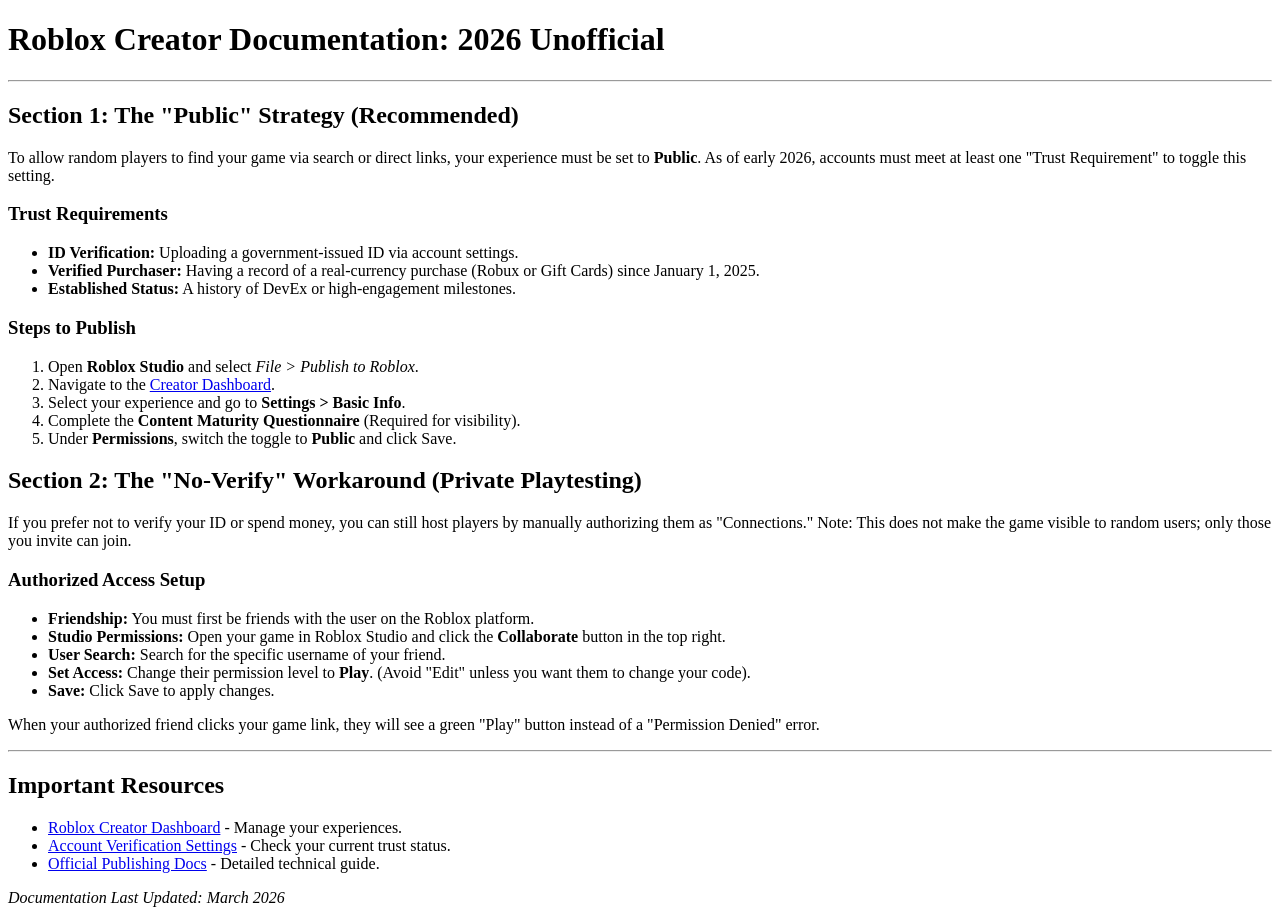
==== index.html @ 737a4ecb "Update index.html" ====
<!DOCTYPE html>
<html lang="en">
<head>
    <meta charset="UTF-8">
    <meta name="viewport" content="width=device-width, initial-scale=1.0">
    <title>Ritetsuu's Guide on Roblox Game Publishing</title>
</head>
<body>

    <h1>Roblox Creator Documentation: 2026 Unofficial</h1>
    <hr>

    <h2>Section 1: The "Public" Strategy (Recommended)</h2>
    <p>To allow random players to find your game via search or direct links, your experience must be set to <strong>Public</strong>. As of early 2026, accounts must meet at least one "Trust Requirement" to toggle this setting.</p>
    
    <h3>Trust Requirements</h3>
    <ul>
        <li><strong>ID Verification:</strong> Uploading a government-issued ID via account settings.</li>
        <li><strong>Verified Purchaser:</strong> Having a record of a real-currency purchase (Robux or Gift Cards) since January 1, 2025.</li>
        <li><strong>Established Status:</strong> A history of DevEx or high-engagement milestones.</li>
    </ul>

    <h3>Steps to Publish</h3>
    <ol>
        <li>Open <strong>Roblox Studio</strong> and select <em>File > Publish to Roblox</em>.</li>
        <li>Navigate to the <a href="https://create.roblox.com/dashboard/creations">Creator Dashboard</a>.</li>
        <li>Select your experience and go to <strong>Settings > Basic Info</strong>.</li>
        <li>Complete the <strong>Content Maturity Questionnaire</strong> (Required for visibility).</li>
        <li>Under <strong>Permissions</strong>, switch the toggle to <strong>Public</strong> and click Save.</li>
    </ol>


    <h2>Section 2: The "No-Verify" Workaround (Private Playtesting)</h2>
    <p>If you prefer not to verify your ID or spend money, you can still host players by manually authorizing them as "Connections." Note: This does not make the game visible to random users; only those you invite can join.</p>

    <h3>Authorized Access Setup</h3>
    <ul>
        <li><strong>Friendship:</strong> You must first be friends with the user on the Roblox platform.</li>
        <li><strong>Studio Permissions:</strong> Open your game in Roblox Studio and click the <strong>Collaborate</strong> button in the top right.</li>
        <li><strong>User Search:</strong> Search for the specific username of your friend.</li>
        <li><strong>Set Access:</strong> Change their permission level to <strong>Play</strong>. (Avoid "Edit" unless you want them to change your code).</li>
        <li><strong>Save:</strong> Click Save to apply changes.</li>
    </ul>
    <p>When your authorized friend clicks your game link, they will see a green "Play" button instead of a "Permission Denied" error.</p>

    <hr>

    <h2>Important Resources</h2>
    <ul>
        <li><a href="https://create.roblox.com/dashboard/creations">Roblox Creator Dashboard</a> - Manage your experiences.</li>
        <li><a href="https://www.roblox.com/my/account#!/personal">Account Verification Settings</a> - Check your current trust status.</li>
        <li><a href="https://create.roblox.com/docs/production/publishing/publishing-experiences">Official Publishing Docs</a> - Detailed technical guide.</li>
    </ul>

    <p><em>Documentation Last Updated: March 2026</em></p>

</body>
</html>
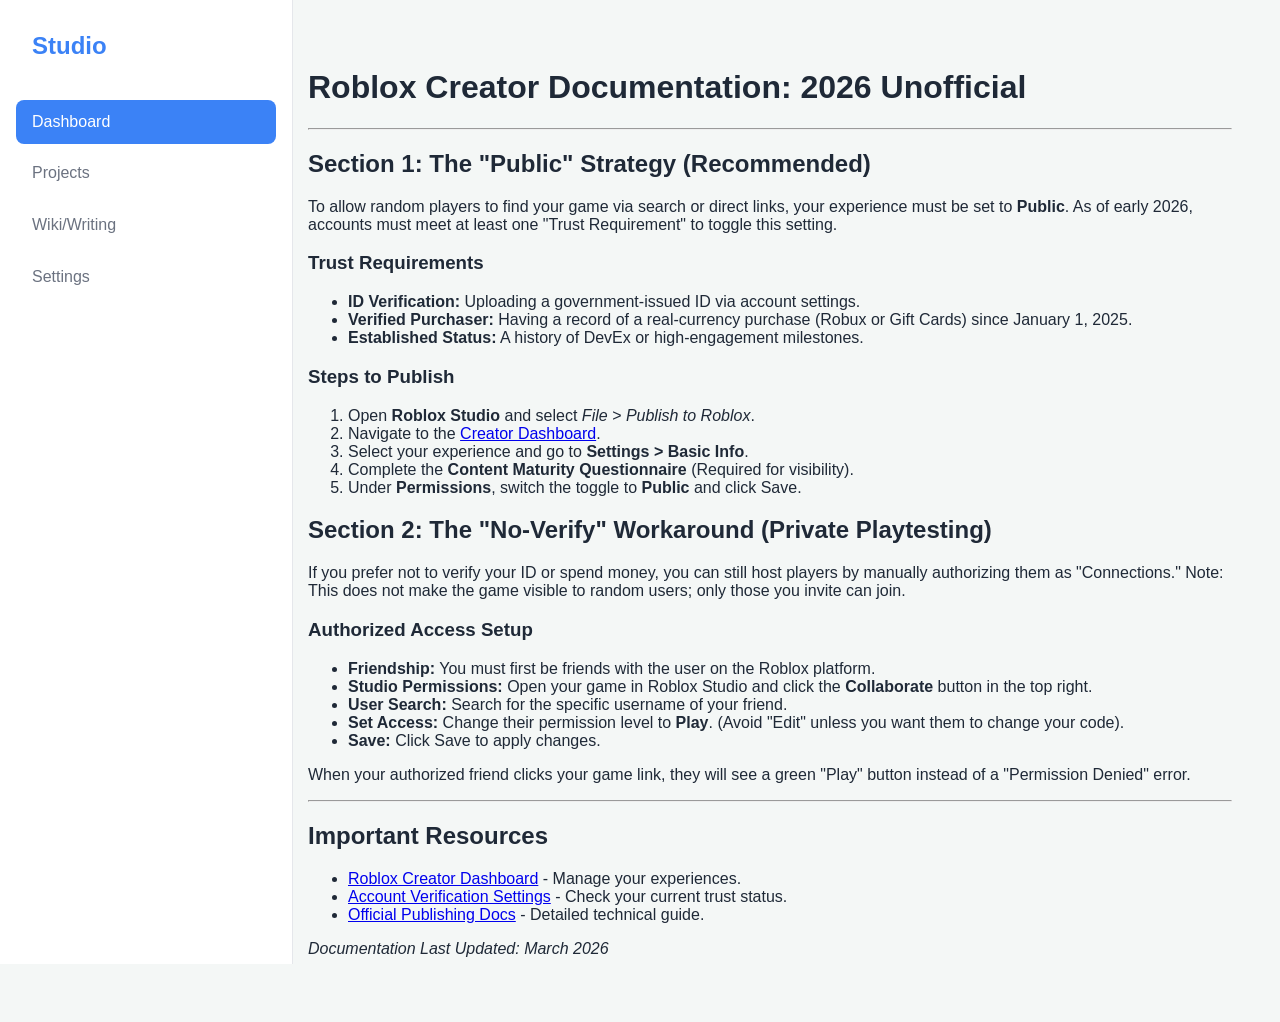
==== commit 5a99a633: "Update index.html" ====
--- a/index.html
+++ b/index.html
@@ -3,56 +3,76 @@
 <head>
     <meta charset="UTF-8">
     <meta name="viewport" content="width=device-width, initial-scale=1.0">
-    <title>Ritetsuu's Guide on Roblox Game Publishing</title>
+    <title>Dominist Studios</title>
+    <link rel="stylesheet" href="style.css">
 </head>
 <body>
 
-    <h1>Roblox Creator Documentation: 2026 Unofficial</h1>
-    <hr>
+    <nav class="sidebar">
+        <div class="logo">Studio</div>
+        <ul>
+            <li><a href="index.html" class="active">Dashboard</a></li>
+            <li><a href="projects.html">Projects</a></li>
+            <li><a href="writing.html">Wiki/Writing</a></li>
+            <li><a href="settings.html">Settings</a></li>
+        </ul>
+    </nav>
 
-    <h2>Section 1: The "Public" Strategy (Recommended)</h2>
-    <p>To allow random players to find your game via search or direct links, your experience must be set to <strong>Public</strong>. As of early 2026, accounts must meet at least one "Trust Requirement" to toggle this setting.</p>
-    
-    <h3>Trust Requirements</h3>
-    <ul>
-        <li><strong>ID Verification:</strong> Uploading a government-issued ID via account settings.</li>
-        <li><strong>Verified Purchaser:</strong> Having a record of a real-currency purchase (Robux or Gift Cards) since January 1, 2025.</li>
-        <li><strong>Established Status:</strong> A history of DevEx or high-engagement milestones.</li>
-    </ul>
+    <main class="content">
+        <h1>Roblox Creator Documentation: 2026 Unofficial</h1>
+        <hr>
 
-    <h3>Steps to Publish</h3>
-    <ol>
-        <li>Open <strong>Roblox Studio</strong> and select <em>File > Publish to Roblox</em>.</li>
-        <li>Navigate to the <a href="https://create.roblox.com/dashboard/creations">Creator Dashboard</a>.</li>
-        <li>Select your experience and go to <strong>Settings > Basic Info</strong>.</li>
-        <li>Complete the <strong>Content Maturity Questionnaire</strong> (Required for visibility).</li>
-        <li>Under <strong>Permissions</strong>, switch the toggle to <strong>Public</strong> and click Save.</li>
-    </ol>
+        <section>
+            <h2>Section 1: The "Public" Strategy (Recommended)</h2>
+            <p>To allow random players to find your game via search or direct links, your experience must be set to <strong>Public</strong>. As of early 2026, accounts must meet at least one "Trust Requirement" to toggle this setting.</p>
+            
+            <h3>Trust Requirements</h3>
+            <ul>
+                <li><strong>ID Verification:</strong> Uploading a government-issued ID via account settings.</li>
+                <li><strong>Verified Purchaser:</strong> Having a record of a real-currency purchase (Robux or Gift Cards) since January 1, 2025.</li>
+                <li><strong>Established Status:</strong> A history of DevEx or high-engagement milestones.</li>
+            </ul>
 
+            <h3>Steps to Publish</h3>
+            <ol>
+                <li>Open <strong>Roblox Studio</strong> and select <em>File > Publish to Roblox</em>.</li>
+                <li>Navigate to the <a href="https://create.roblox.com/dashboard/creations">Creator Dashboard</a>.</li>
+                <li>Select your experience and go to <strong>Settings > Basic Info</strong>.</li>
+                <li>Complete the <strong>Content Maturity Questionnaire</strong> (Required for visibility).</li>
+                <li>Under <strong>Permissions</strong>, switch the toggle to <strong>Public</strong> and click Save.</li>
+            </ol>
+        </section>
 
-    <h2>Section 2: The "No-Verify" Workaround (Private Playtesting)</h2>
-    <p>If you prefer not to verify your ID or spend money, you can still host players by manually authorizing them as "Connections." Note: This does not make the game visible to random users; only those you invite can join.</p>
+        <section>
+            <h2>Section 2: The "No-Verify" Workaround (Private Playtesting)</h2>
+            <p>If you prefer not to verify your ID or spend money, you can still host players by manually authorizing them as "Connections." Note: This does not make the game visible to random users; only those you invite can join.</p>
 
-    <h3>Authorized Access Setup</h3>
-    <ul>
-        <li><strong>Friendship:</strong> You must first be friends with the user on the Roblox platform.</li>
-        <li><strong>Studio Permissions:</strong> Open your game in Roblox Studio and click the <strong>Collaborate</strong> button in the top right.</li>
-        <li><strong>User Search:</strong> Search for the specific username of your friend.</li>
-        <li><strong>Set Access:</strong> Change their permission level to <strong>Play</strong>. (Avoid "Edit" unless you want them to change your code).</li>
-        <li><strong>Save:</strong> Click Save to apply changes.</li>
-    </ul>
-    <p>When your authorized friend clicks your game link, they will see a green "Play" button instead of a "Permission Denied" error.</p>
+            <h3>Authorized Access Setup</h3>
+            <ul>
+                <li><strong>Friendship:</strong> You must first be friends with the user on the Roblox platform.</li>
+                <li><strong>Studio Permissions:</strong> Open your game in Roblox Studio and click the <strong>Collaborate</strong> button in the top right.</li>
+                <li><strong>User Search:</strong> Search for the specific username of your friend.</li>
+                <li><strong>Set Access:</strong> Change their permission level to <strong>Play</strong>. (Avoid "Edit" unless you want them to change your code).</li>
+                <li><strong>Save:</strong> Click Save to apply changes.</li>
+            </ul>
+            <p>When your authorized friend clicks your game link, they will see a green "Play" button instead of a "Permission Denied" error.</p>
+        </section>
 
-    <hr>
+        <hr>
 
-    <h2>Important Resources</h2>
-    <ul>
-        <li><a href="https://create.roblox.com/dashboard/creations">Roblox Creator Dashboard</a> - Manage your experiences.</li>
-        <li><a href="https://www.roblox.com/my/account#!/personal">Account Verification Settings</a> - Check your current trust status.</li>
-        <li><a href="https://create.roblox.com/docs/production/publishing/publishing-experiences">Official Publishing Docs</a> - Detailed technical guide.</li>
-    </ul>
+        <section>
+            <h2>Important Resources</h2>
+            <ul>
+                <li><a href="https://create.roblox.com/dashboard/creations">Roblox Creator Dashboard</a> - Manage your experiences.</li>
+                <li><a href="https://www.roblox.com/my/account#!/personal">Account Verification Settings</a> - Check your current trust status.</li>
+                <li><a href="https://create.roblox.com/docs/production/publishing/publishing-experiences">Official Publishing Docs</a> - Detailed technical guide.</li>
+            </ul>
+        </section>
 
-    <p><em>Documentation Last Updated: March 2026</em></p>
+        <footer>
+            <p><em>Documentation Last Updated: March 2026</em></p>
+        </footer>
+    </main>
 
 </body>
 </html>
--- a/style.css
+++ b/style.css
@@ -0,0 +1,70 @@
+:root {
+    --bg-color: #f4f7f6;
+    --sidebar-color: #ffffff;
+    --accent-color: #3b82f6;
+    --text-main: #1f2937;
+    --text-muted: #6b7280;
+}
+
+body {
+    margin: 0;
+    font-family: 'Inter', sans-serif;
+    background-color: var(--bg-color);
+    display: flex;
+}
+
+/* Sidebar Styling */
+.sidebar {
+    width: 260px;
+    height: 100vh;
+    background: var(--sidebar-color);
+    border-right: 1px solid #e5e7eb;
+    position: fixed;
+    padding: 2rem 1rem;
+}
+
+.logo {
+    font-size: 1.5rem;
+    font-weight: 700;
+    color: var(--accent-color);
+    margin-bottom: 2.5rem;
+    padding-left: 1rem;
+}
+
+.sidebar ul {
+    list-style: none;
+    padding: 0;
+}
+
+.sidebar li {
+    margin-bottom: 0.5rem;
+}
+
+.sidebar a {
+    text-decoration: none;
+    color: var(--text-muted);
+    padding: 0.8rem 1rem;
+    display: block;
+    border-radius: 8px;
+    transition: all 0.3s ease;
+    font-weight: 500;
+}
+
+/* Hover and Active States */
+.sidebar a:hover {
+    background: #f3f4f6;
+    color: var(--text-main);
+}
+
+.sidebar a.active {
+    background: var(--accent-color);
+    color: white;
+}
+
+/* Main Content Area */
+.content {
+    margin-left: 260px; /* Same as sidebar width */
+    padding: 3rem;
+    width: 100%;
+    color: var(--text-main);
+}
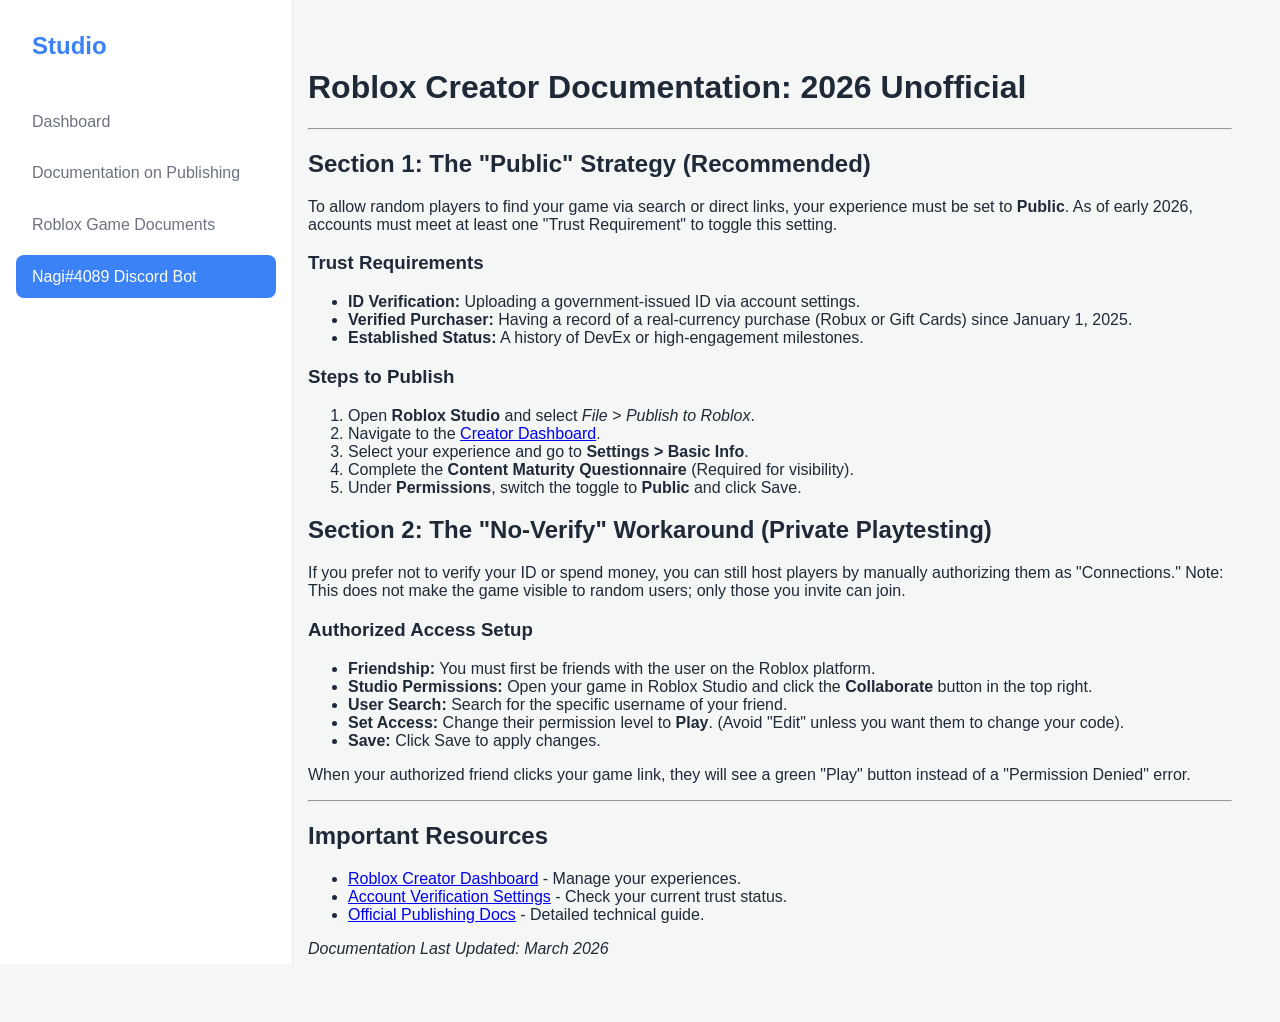
==== commit c6fbdb22: "Update index.html" ====
--- a/index.html
+++ b/index.html
@@ -11,10 +11,10 @@
     <nav class="sidebar">
         <div class="logo">Studio</div>
         <ul>
-            <li><a href="index.html" class="active">Dashboard</a></li>
-            <li><a href="projects.html">Projects</a></li>
-            <li><a href="writing.html">Wiki/Writing</a></li>
-            <li><a href="settings.html">Settings</a></li>
+            <li><a href="index.html">Dashboard</a></li>
+            <li><a href="robloxdoca.html">Documentation on Publishing</a></li>
+            <li><a href="gamedoca.html">Roblox Game Documents</a></li>
+            <li><a href="nagibot.html" class="active">Nagi#4089 Discord Bot</a></li>
         </ul>
     </nav>
 
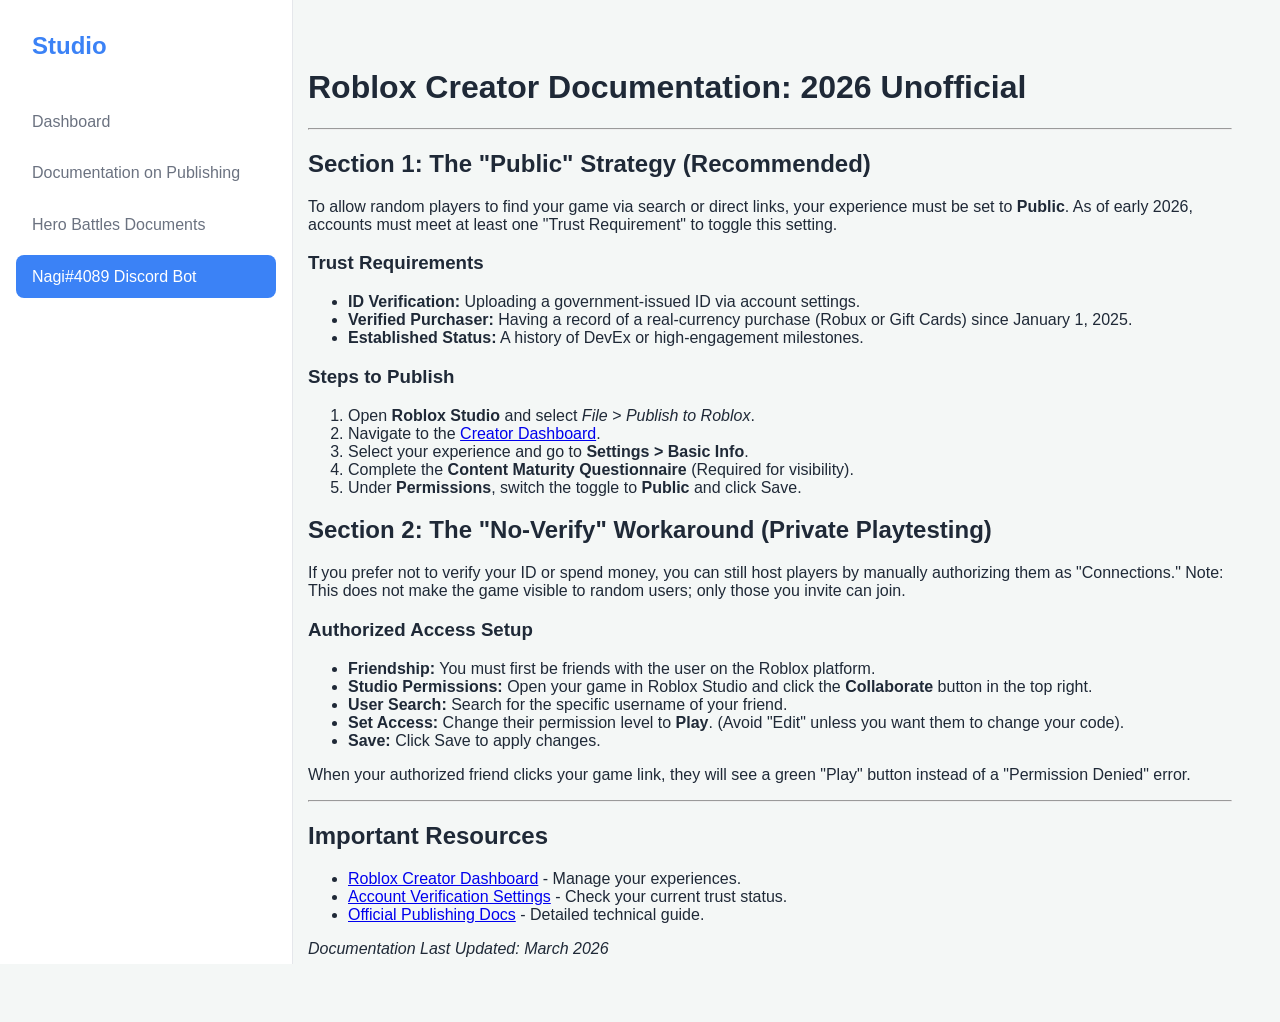
==== commit 1d8fe329: "Update index.html" ====
--- a/index.html
+++ b/index.html
@@ -12,8 +12,8 @@
         <div class="logo">Studio</div>
         <ul>
             <li><a href="index.html">Dashboard</a></li>
-            <li><a href="robloxdoca.html">Documentation on Publishing</a></li>
-            <li><a href="gamedoca.html">Roblox Game Documents</a></li>
+            <li><a href="docspublishing.html">Documentation on Publishing</a></li>
+            <li><a href="herobattles.html">Hero Battles Documents</a></li>
             <li><a href="nagibot.html" class="active">Nagi#4089 Discord Bot</a></li>
         </ul>
     </nav>
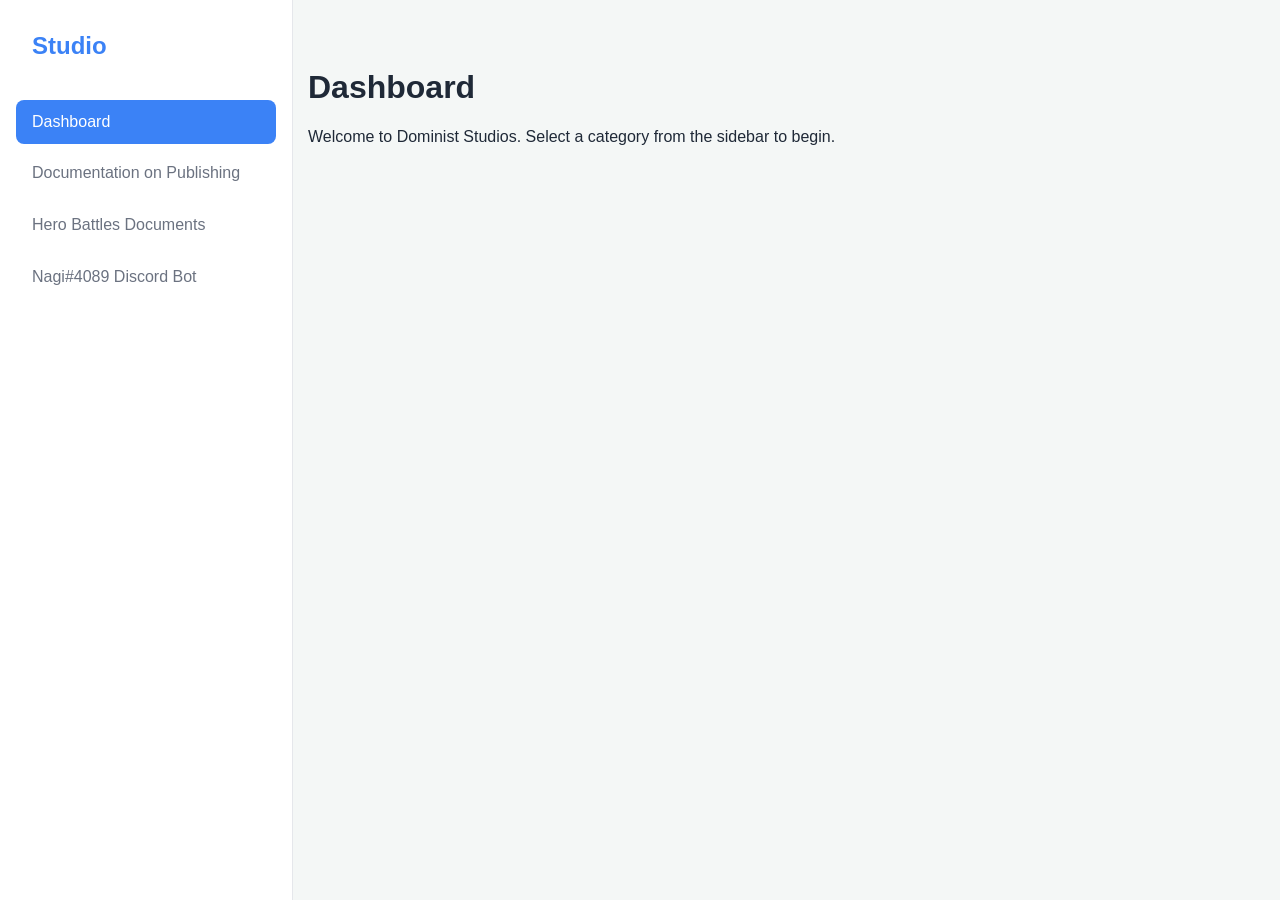
==== commit a36b41e2: "Update index.html" ====
--- a/index.html
+++ b/index.html
@@ -3,76 +3,23 @@
 <head>
     <meta charset="UTF-8">
     <meta name="viewport" content="width=device-width, initial-scale=1.0">
-    <title>Dominist Studios</title>
+    <title>Dominist Studios - Dashboard</title>
     <link rel="stylesheet" href="style.css">
 </head>
 <body>
-
     <nav class="sidebar">
         <div class="logo">Studio</div>
         <ul>
-            <li><a href="index.html">Dashboard</a></li>
+            <li><a href="index.html" class="active">Dashboard</a></li>
             <li><a href="docspublishing.html">Documentation on Publishing</a></li>
             <li><a href="herobattles.html">Hero Battles Documents</a></li>
-            <li><a href="nagibot.html" class="active">Nagi#4089 Discord Bot</a></li>
+            <li><a href="nagibot.html">Nagi#4089 Discord Bot</a></li>
         </ul>
     </nav>
 
     <main class="content">
-        <h1>Roblox Creator Documentation: 2026 Unofficial</h1>
-        <hr>
-
-        <section>
-            <h2>Section 1: The "Public" Strategy (Recommended)</h2>
-            <p>To allow random players to find your game via search or direct links, your experience must be set to <strong>Public</strong>. As of early 2026, accounts must meet at least one "Trust Requirement" to toggle this setting.</p>
-            
-            <h3>Trust Requirements</h3>
-            <ul>
-                <li><strong>ID Verification:</strong> Uploading a government-issued ID via account settings.</li>
-                <li><strong>Verified Purchaser:</strong> Having a record of a real-currency purchase (Robux or Gift Cards) since January 1, 2025.</li>
-                <li><strong>Established Status:</strong> A history of DevEx or high-engagement milestones.</li>
-            </ul>
-
-            <h3>Steps to Publish</h3>
-            <ol>
-                <li>Open <strong>Roblox Studio</strong> and select <em>File > Publish to Roblox</em>.</li>
-                <li>Navigate to the <a href="https://create.roblox.com/dashboard/creations">Creator Dashboard</a>.</li>
-                <li>Select your experience and go to <strong>Settings > Basic Info</strong>.</li>
-                <li>Complete the <strong>Content Maturity Questionnaire</strong> (Required for visibility).</li>
-                <li>Under <strong>Permissions</strong>, switch the toggle to <strong>Public</strong> and click Save.</li>
-            </ol>
-        </section>
-
-        <section>
-            <h2>Section 2: The "No-Verify" Workaround (Private Playtesting)</h2>
-            <p>If you prefer not to verify your ID or spend money, you can still host players by manually authorizing them as "Connections." Note: This does not make the game visible to random users; only those you invite can join.</p>
-
-            <h3>Authorized Access Setup</h3>
-            <ul>
-                <li><strong>Friendship:</strong> You must first be friends with the user on the Roblox platform.</li>
-                <li><strong>Studio Permissions:</strong> Open your game in Roblox Studio and click the <strong>Collaborate</strong> button in the top right.</li>
-                <li><strong>User Search:</strong> Search for the specific username of your friend.</li>
-                <li><strong>Set Access:</strong> Change their permission level to <strong>Play</strong>. (Avoid "Edit" unless you want them to change your code).</li>
-                <li><strong>Save:</strong> Click Save to apply changes.</li>
-            </ul>
-            <p>When your authorized friend clicks your game link, they will see a green "Play" button instead of a "Permission Denied" error.</p>
-        </section>
-
-        <hr>
-
-        <section>
-            <h2>Important Resources</h2>
-            <ul>
-                <li><a href="https://create.roblox.com/dashboard/creations">Roblox Creator Dashboard</a> - Manage your experiences.</li>
-                <li><a href="https://www.roblox.com/my/account#!/personal">Account Verification Settings</a> - Check your current trust status.</li>
-                <li><a href="https://create.roblox.com/docs/production/publishing/publishing-experiences">Official Publishing Docs</a> - Detailed technical guide.</li>
-            </ul>
-        </section>
-
-        <footer>
-            <p><em>Documentation Last Updated: March 2026</em></p>
-        </footer>
+        <h1>Dashboard</h1>
+        <p>Welcome to Dominist Studios. Select a category from the sidebar to begin.</p>
     </main>
-
 </body>
 </html>
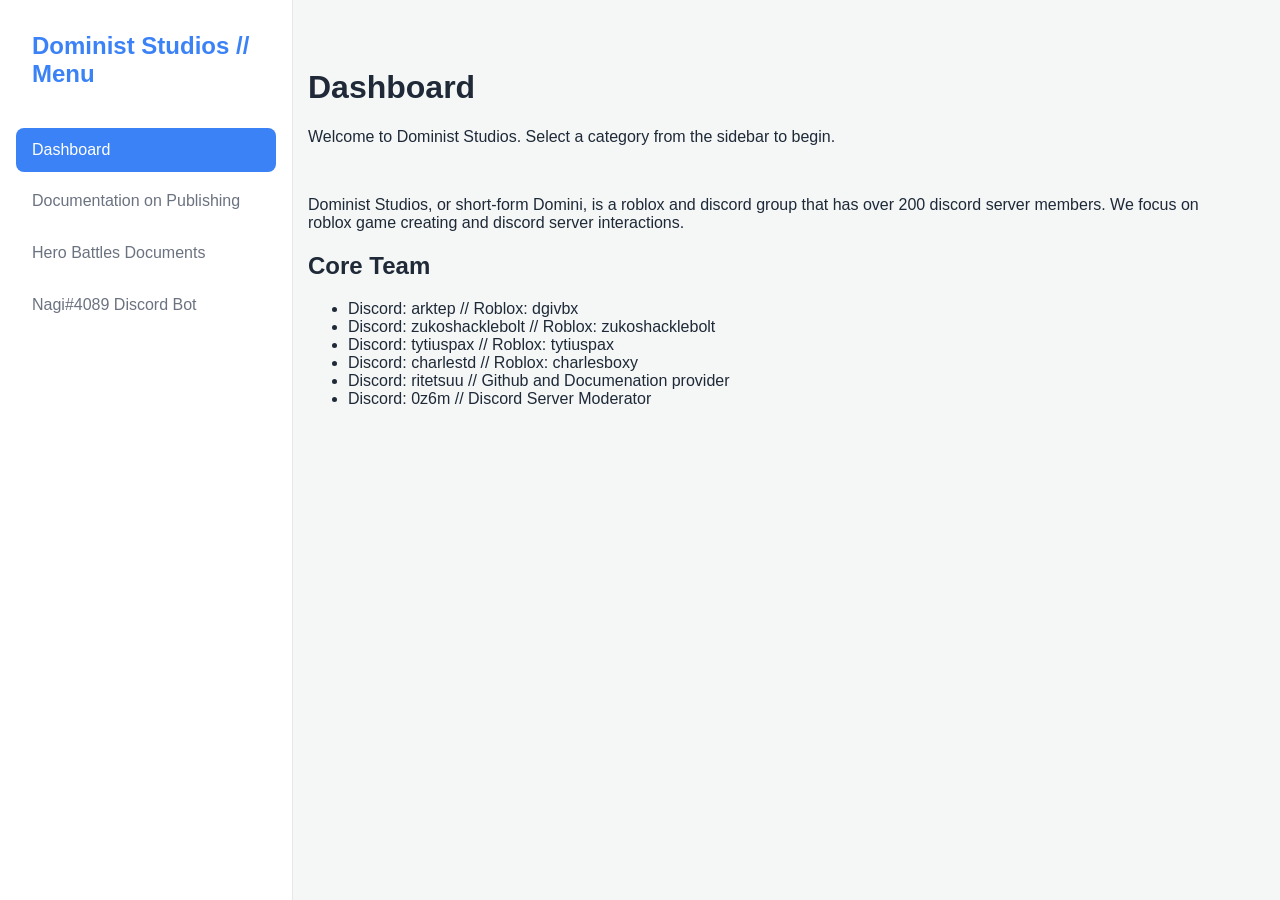
==== commit 0b4ddf49: "Update index.html" ====
--- a/index.html
+++ b/index.html
@@ -8,7 +8,7 @@
 </head>
 <body>
     <nav class="sidebar">
-        <div class="logo">Studio</div>
+        <div class="logo">Dominist Studios // Menu</div>
         <ul>
             <li><a href="index.html" class="active">Dashboard</a></li>
             <li><a href="docspublishing.html">Documentation on Publishing</a></li>
@@ -20,6 +20,17 @@
     <main class="content">
         <h1>Dashboard</h1>
         <p>Welcome to Dominist Studios. Select a category from the sidebar to begin.</p>
+        <div style="visibility: hidden;">This is invisible but takes up space</div>
+        <p>Dominist Studios, or short-form Domini, is a roblox and discord group that has over 200 discord server members. We focus on roblox game creating and discord server interactions.</p>
+        <h2>Core Team</h2>
+        <ul>
+            <li>Discord: arktep // Roblox: dgivbx</li>
+            <li>Discord: zukoshacklebolt // Roblox: zukoshacklebolt</li>
+            <li>Discord: tytiuspax // Roblox: tytiuspax</li>
+            <li>Discord: charlestd // Roblox: charlesboxy</li>
+            <li>Discord: ritetsuu // Github and Documenation provider</li>
+            <li>Discord: 0z6m // Discord Server Moderator</li>
+        </ul>
     </main>
 </body>
 </html>
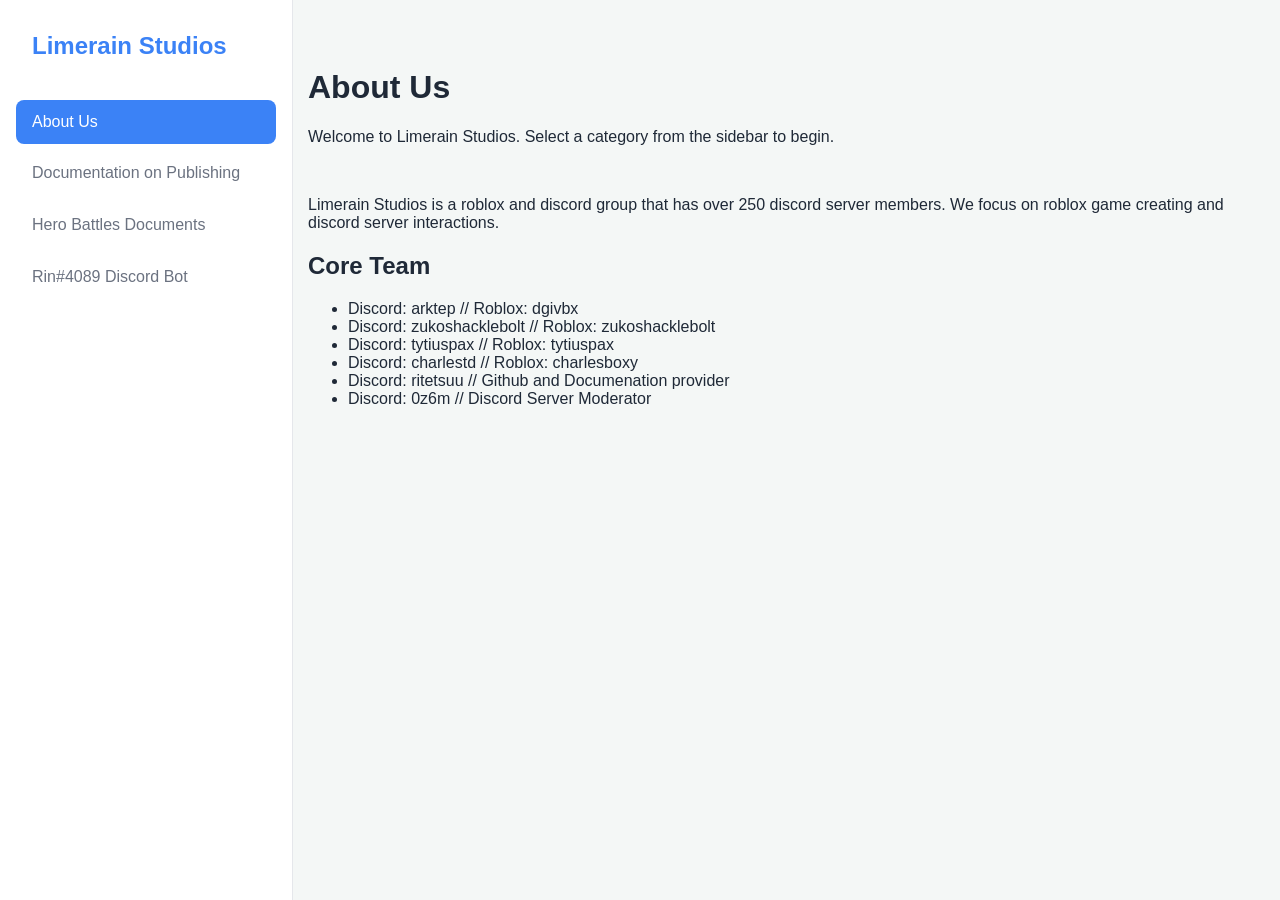
==== commit 7fb6bacc: "Update index.html" ====
--- a/index.html
+++ b/index.html
@@ -3,25 +3,25 @@
 <head>
     <meta charset="UTF-8">
     <meta name="viewport" content="width=device-width, initial-scale=1.0">
-    <title>Dominist Studios - Dashboard</title>
+    <title>Limerain Studios - Dashboard</title>
     <link rel="stylesheet" href="style.css">
 </head>
 <body>
     <nav class="sidebar">
-        <div class="logo">Dominist Studios // Menu</div>
+        <div class="logo">Limerain Studios</div>
         <ul>
-            <li><a href="index.html" class="active">Dashboard</a></li>
+            <li><a href="index.html" class="active">About Us</a></li>
             <li><a href="docspublishing.html">Documentation on Publishing</a></li>
             <li><a href="herobattles.html">Hero Battles Documents</a></li>
-            <li><a href="nagibot.html">Nagi#4089 Discord Bot</a></li>
+            <li><a href="nagibot.html">Rin#4089 Discord Bot</a></li>
         </ul>
     </nav>
 
     <main class="content">
-        <h1>Dashboard</h1>
-        <p>Welcome to Dominist Studios. Select a category from the sidebar to begin.</p>
+        <h1>About Us</h1>
+        <p>Welcome to Limerain Studios. Select a category from the sidebar to begin.</p>
         <div style="visibility: hidden;">This is invisible but takes up space</div>
-        <p>Dominist Studios, or short-form Domini, is a roblox and discord group that has over 200 discord server members. We focus on roblox game creating and discord server interactions.</p>
+        <p>Limerain Studios is a roblox and discord group that has over 250 discord server members. We focus on roblox game creating and discord server interactions.</p>
         <h2>Core Team</h2>
         <ul>
             <li>Discord: arktep // Roblox: dgivbx</li>
